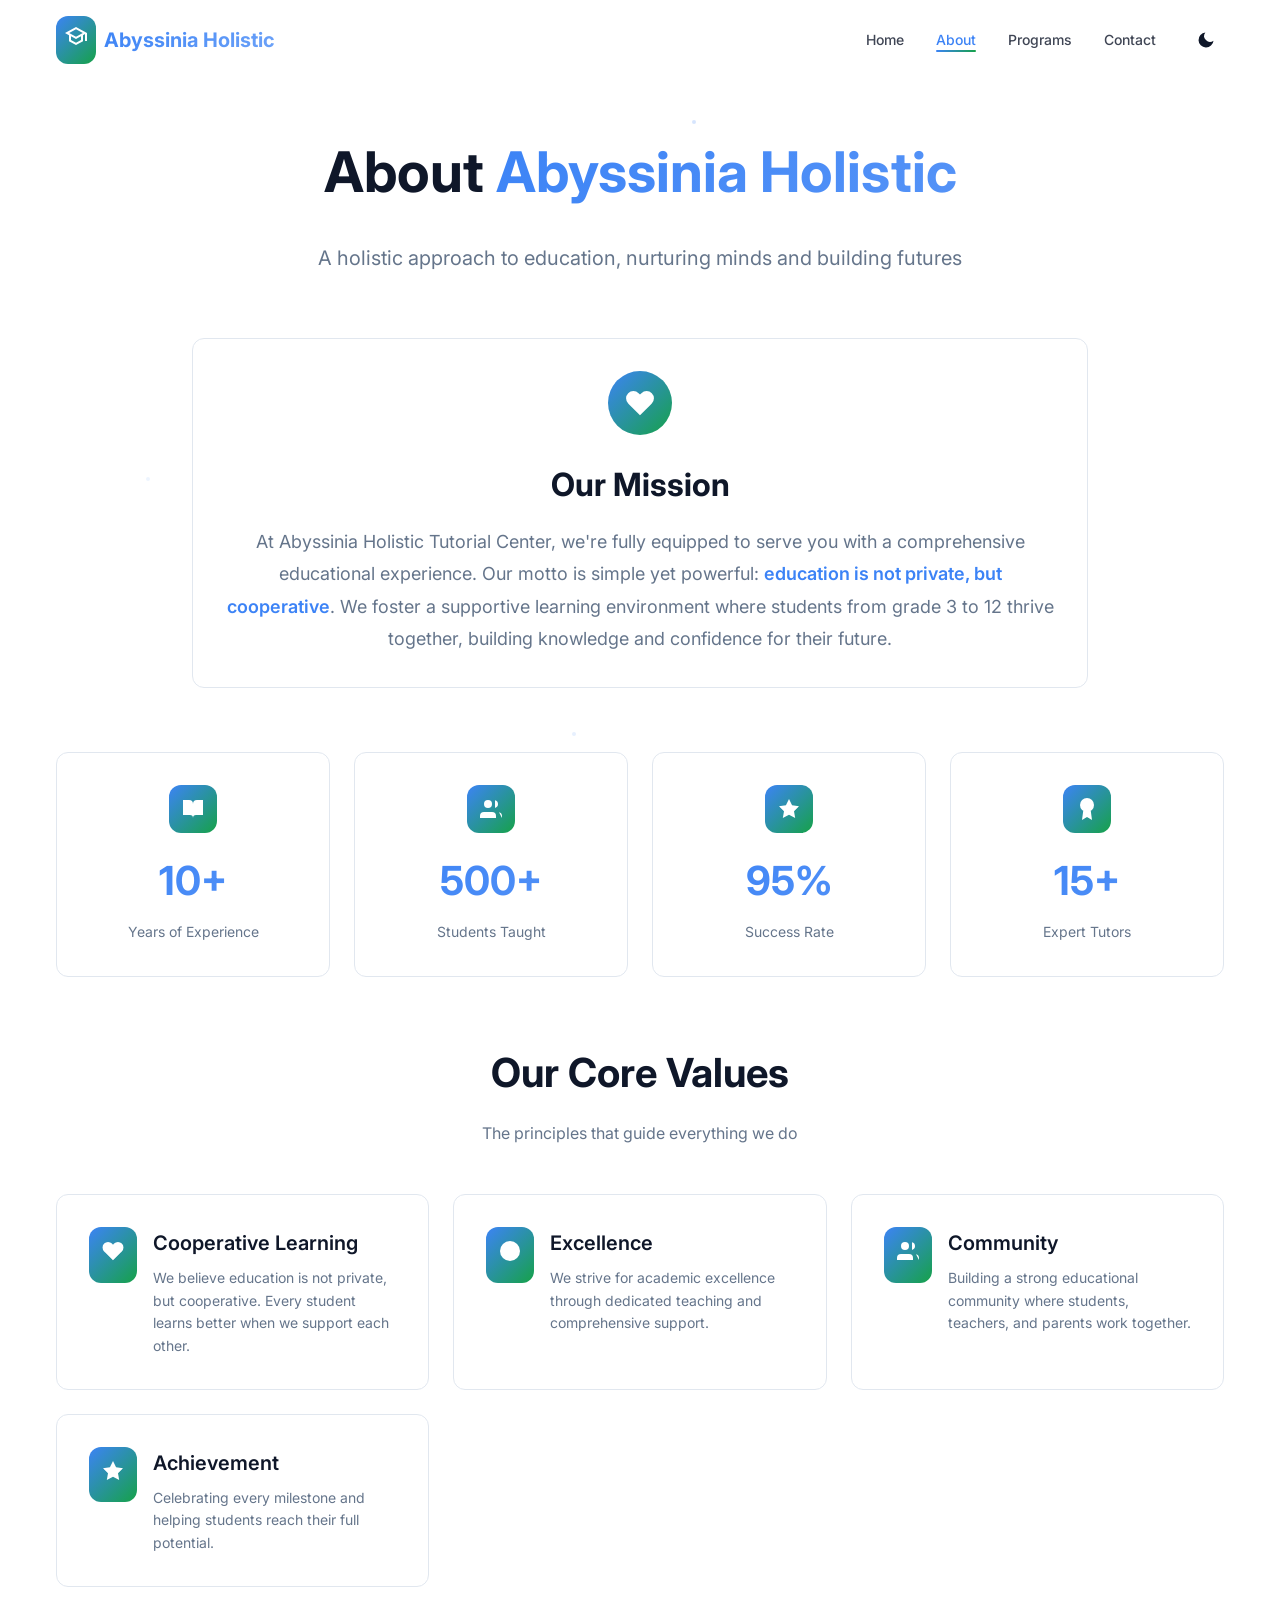
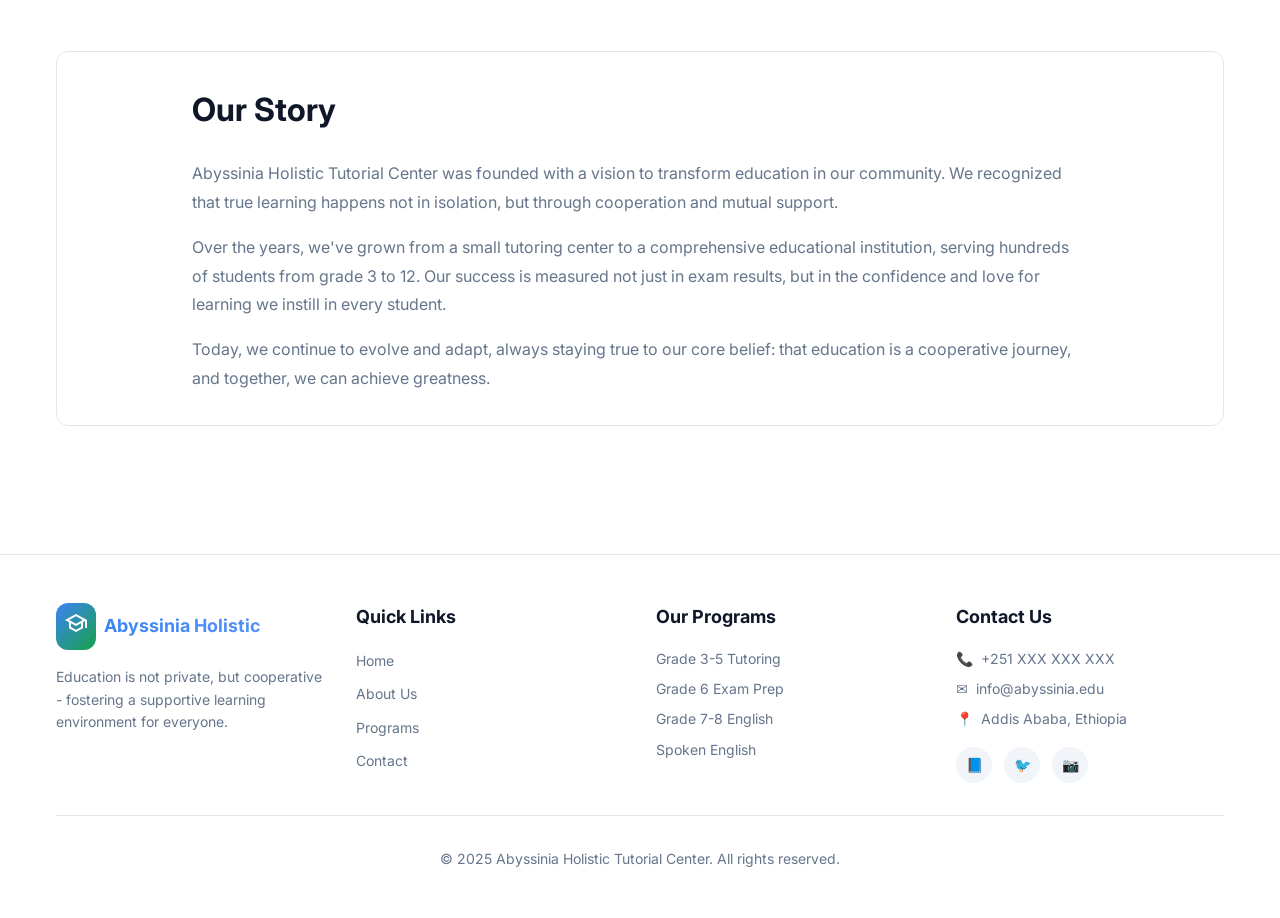
==== about.html @ c07ef42c "Add files via upload" ====
<!DOCTYPE html>
<html lang="en">
<head>
    <meta charset="UTF-8">
    <meta name="viewport" content="width=device-width, initial-scale=1.0">
    <title>About Us - Abyssinia Holistic Tutorial Center</title>
    <meta name="description" content="Learn about Abyssinia Holistic Tutorial Center's mission, values, and commitment to cooperative education.">
    <link rel="preconnect" href="https://fonts.googleapis.com">
    <link rel="preconnect" href="https://fonts.gstatic.com" crossorigin>
    <link href="https://fonts.googleapis.com/css2?family=Inter:wght@300;400;500;600;700;800;900&display=swap" rel="stylesheet">
    <link rel="stylesheet" href="styles.css">
</head>
<body>
    <!-- Navbar -->
    <nav class="navbar">
        <div class="container">
            <div class="navbar-content">
                <a href="index.html" class="logo">
                    <div class="logo-icon">
                        <svg width="24" height="24" fill="white" viewBox="0 0 24 24">
                            <path d="M12 3L1 9l4 2.18v6L12 21l7-3.82v-6l2-1.09V17h2V9L12 3zm6.82 6L12 12.72 5.18 9 12 5.28 18.82 9zM17 15.99l-5 2.73-5-2.73v-3.72L12 15l5-2.73v3.72z"/>
                        </svg>
                    </div>
                    <span class="logo-text">Abyssinia Holistic</span>
                </a>

                <div style="display: flex; align-items: center; gap: 2rem;">
                    <ul class="nav-links">
                        <li><a href="index.html">Home</a></li>
                        <li><a href="about.html">About</a></li>
                        <li><a href="programs.html">Programs</a></li>
                        <li><a href="contact.html">Contact</a></li>
                    </ul>
                    
                    <button class="theme-toggle" onclick="toggleTheme()" aria-label="Toggle theme">
                        <svg class="sun-icon" width="20" height="20" fill="currentColor" viewBox="0 0 24 24">
                            <circle cx="12" cy="12" r="5"/><path d="M12 1v2m0 18v2M4.22 4.22l1.42 1.42m12.72 12.72l1.42 1.42M1 12h2m18 0h2M4.22 19.78l1.42-1.42M18.36 5.64l1.42-1.42"/>
                        </svg>
                        <svg class="moon-icon" width="20" height="20" fill="currentColor" viewBox="0 0 24 24">
                            <path d="M21 12.79A9 9 0 1 1 11.21 3 7 7 0 0 0 21 12.79z"/>
                        </svg>
                    </button>
                    
                    <button class="mobile-menu-btn" onclick="toggleMobileMenu()" aria-label="Toggle menu">
                        <svg width="24" height="24" fill="none" stroke="currentColor" stroke-width="2" viewBox="0 0 24 24">
                            <path d="M3 12h18M3 6h18M3 18h18"/>
                        </svg>
                    </button>
                </div>
            </div>

            <div class="mobile-menu" id="mobileMenu">
                <a href="index.html">Home</a>
                <a href="about.html">About</a>
                <a href="programs.html">Programs</a>
                <a href="contact.html">Contact</a>
            </div>
        </div>
    </nav>

    <!-- Hero Section -->
    <section style="padding-top: 8rem; padding-bottom: 3rem;">
        <div class="container">
            <div style="max-width: 64rem; margin: 0 auto; text-align: center; margin-bottom: 4rem;" class="animate-fade-in">
                <h1 style="font-size: 3.5rem; font-weight: 700; margin-bottom: 1.5rem;">
                    About <span class="gradient-text">Abyssinia Holistic</span>
                </h1>
                <p style="font-size: 1.25rem; color: hsl(var(--muted-foreground));">
                    A holistic approach to education, nurturing minds and building futures
                </p>
            </div>

            <!-- Mission Statement -->
            <div class="card animate-slide-up" style="max-width: 56rem; margin: 0 auto 4rem;">
                <div style="text-align: center;">
                    <div style="display: inline-flex; padding: 1rem; border-radius: 50%; background: linear-gradient(135deg, hsl(var(--primary)), hsl(var(--secondary))); margin-bottom: 1.5rem;">
                        <svg width="32" height="32" fill="white" viewBox="0 0 24 24">
                            <path d="M20.84 4.61a5.5 5.5 0 0 0-7.78 0L12 5.67l-1.06-1.06a5.5 5.5 0 0 0-7.78 7.78l1.06 1.06L12 21.23l7.78-7.78 1.06-1.06a5.5 5.5 0 0 0 0-7.78z"/>
                        </svg>
                    </div>
                    <h2 style="font-size: 2rem; font-weight: 700; margin-bottom: 1rem;">Our Mission</h2>
                    <p style="font-size: 1.125rem; color: hsl(var(--muted-foreground)); line-height: 1.8;">
                        At Abyssinia Holistic Tutorial Center, we're fully equipped to serve you with a comprehensive educational experience. Our motto is simple yet powerful: <span style="color: hsl(var(--primary)); font-weight: 600;">education is not private, but cooperative</span>. We foster a supportive learning environment where students from grade 3 to 12 thrive together, building knowledge and confidence for their future.
                    </p>
                </div>
            </div>

            <!-- Highlights -->
            <div style="display: grid; grid-template-columns: repeat(auto-fit, minmax(250px, 1fr)); gap: 1.5rem; margin-bottom: 4rem;">
                <div class="card animate-slide-up" style="text-align: center;">
                    <div style="display: inline-flex; padding: 0.75rem; border-radius: 12px; background: linear-gradient(135deg, hsl(var(--primary)), hsl(var(--secondary))); margin-bottom: 1rem;">
                        <svg width="24" height="24" fill="white" viewBox="0 0 24 24">
                            <path d="M2 3h6a4 4 0 0 1 4 4v14a3 3 0 0 0-3-3H2z"/><path d="M22 3h-6a4 4 0 0 0-4 4v14a3 3 0 0 1 3-3h7z"/>
                        </svg>
                    </div>
                    <div style="font-size: 2.5rem; font-weight: 700; margin-bottom: 0.5rem;" class="gradient-text">10+</div>
                    <div style="font-size: 0.875rem; color: hsl(var(--muted-foreground));">Years of Experience</div>
                </div>

                <div class="card animate-slide-up" style="text-align: center; animation-delay: 0.1s;">
                    <div style="display: inline-flex; padding: 0.75rem; border-radius: 12px; background: linear-gradient(135deg, hsl(var(--primary)), hsl(var(--secondary))); margin-bottom: 1rem;">
                        <svg width="24" height="24" fill="white" viewBox="0 0 24 24">
                            <path d="M17 21v-2a4 4 0 0 0-4-4H5a4 4 0 0 0-4 4v2"/><circle cx="9" cy="7" r="4"/><path d="M23 21v-2a4 4 0 0 0-3-3.87m-4-12a4 4 0 0 1 0 7.75"/>
                        </svg>
                    </div>
                    <div style="font-size: 2.5rem; font-weight: 700; margin-bottom: 0.5rem;" class="gradient-text">500+</div>
                    <div style="font-size: 0.875rem; color: hsl(var(--muted-foreground));">Students Taught</div>
                </div>

                <div class="card animate-slide-up" style="text-align: center; animation-delay: 0.2s;">
                    <div style="display: inline-flex; padding: 0.75rem; border-radius: 12px; background: linear-gradient(135deg, hsl(var(--primary)), hsl(var(--secondary))); margin-bottom: 1rem;">
                        <svg width="24" height="24" fill="white" viewBox="0 0 24 24">
                            <path d="M12 2l3.09 6.26L22 9.27l-5 4.87 1.18 6.88L12 17.77l-6.18 3.25L7 14.14 2 9.27l6.91-1.01L12 2z"/>
                        </svg>
                    </div>
                    <div style="font-size: 2.5rem; font-weight: 700; margin-bottom: 0.5rem;" class="gradient-text">95%</div>
                    <div style="font-size: 0.875rem; color: hsl(var(--muted-foreground));">Success Rate</div>
                </div>

                <div class="card animate-slide-up" style="text-align: center; animation-delay: 0.3s;">
                    <div style="display: inline-flex; padding: 0.75rem; border-radius: 12px; background: linear-gradient(135deg, hsl(var(--primary)), hsl(var(--secondary))); margin-bottom: 1rem;">
                        <svg width="24" height="24" fill="white" viewBox="0 0 24 24">
                            <circle cx="12" cy="8" r="7"/><path d="M8.21 13.89L7 23l5-3 5 3-1.21-9.12"/>
                        </svg>
                    </div>
                    <div style="font-size: 2.5rem; font-weight: 700; margin-bottom: 0.5rem;" class="gradient-text">15+</div>
                    <div style="font-size: 0.875rem; color: hsl(var(--muted-foreground));">Expert Tutors</div>
                </div>
            </div>

            <!-- Our Values -->
            <div style="margin-bottom: 4rem;">
                <div style="text-align: center; margin-bottom: 3rem;">
                    <h2 style="font-size: 2.5rem; font-weight: 700; margin-bottom: 1rem;">Our Core Values</h2>
                    <p style="color: hsl(var(--muted-foreground)); max-width: 48rem; margin: 0 auto;">
                        The principles that guide everything we do
                    </p>
                </div>
                
                <div style="display: grid; grid-template-columns: repeat(auto-fit, minmax(300px, 1fr)); gap: 1.5rem;">
                    <div class="card animate-slide-up">
                        <div style="display: flex; align-items: flex-start; gap: 1rem;">
                            <div style="padding: 0.75rem; border-radius: 12px; background: linear-gradient(135deg, hsl(var(--primary)), hsl(var(--secondary))); flex-shrink: 0;">
                                <svg width="24" height="24" fill="white" viewBox="0 0 24 24">
                                    <path d="M20.84 4.61a5.5 5.5 0 0 0-7.78 0L12 5.67l-1.06-1.06a5.5 5.5 0 0 0-7.78 7.78l1.06 1.06L12 21.23l7.78-7.78 1.06-1.06a5.5 5.5 0 0 0 0-7.78z"/>
                                </svg>
                            </div>
                            <div>
                                <h3 style="font-size: 1.25rem; font-weight: 600; margin-bottom: 0.5rem;">Cooperative Learning</h3>
                                <p style="color: hsl(var(--muted-foreground)); font-size: 0.875rem;">We believe education is not private, but cooperative. Every student learns better when we support each other.</p>
                            </div>
                        </div>
                    </div>

                    <div class="card animate-slide-up" style="animation-delay: 0.1s;">
                        <div style="display: flex; align-items: flex-start; gap: 1rem;">
                            <div style="padding: 0.75rem; border-radius: 12px; background: linear-gradient(135deg, hsl(var(--primary)), hsl(var(--secondary))); flex-shrink: 0;">
                                <svg width="24" height="24" fill="white" viewBox="0 0 24 24">
                                    <circle cx="12" cy="12" r="10"/><path d="M12 6v6l4 2"/>
                                </svg>
                            </div>
                            <div>
                                <h3 style="font-size: 1.25rem; font-weight: 600; margin-bottom: 0.5rem;">Excellence</h3>
                                <p style="color: hsl(var(--muted-foreground)); font-size: 0.875rem;">We strive for academic excellence through dedicated teaching and comprehensive support.</p>
                            </div>
                        </div>
                    </div>

                    <div class="card animate-slide-up" style="animation-delay: 0.2s;">
                        <div style="display: flex; align-items: flex-start; gap: 1rem;">
                            <div style="padding: 0.75rem; border-radius: 12px; background: linear-gradient(135deg, hsl(var(--primary)), hsl(var(--secondary))); flex-shrink: 0;">
                                <svg width="24" height="24" fill="white" viewBox="0 0 24 24">
                                    <path d="M17 21v-2a4 4 0 0 0-4-4H5a4 4 0 0 0-4 4v2"/><circle cx="9" cy="7" r="4"/><path d="M23 21v-2a4 4 0 0 0-3-3.87m-4-12a4 4 0 0 1 0 7.75"/>
                                </svg>
                            </div>
                            <div>
                                <h3 style="font-size: 1.25rem; font-weight: 600; margin-bottom: 0.5rem;">Community</h3>
                                <p style="color: hsl(var(--muted-foreground)); font-size: 0.875rem;">Building a strong educational community where students, teachers, and parents work together.</p>
                            </div>
                        </div>
                    </div>

                    <div class="card animate-slide-up" style="animation-delay: 0.3s;">
                        <div style="display: flex; align-items: flex-start; gap: 1rem;">
                            <div style="padding: 0.75rem; border-radius: 12px; background: linear-gradient(135deg, hsl(var(--primary)), hsl(var(--secondary))); flex-shrink: 0;">
                                <svg width="24" height="24" fill="white" viewBox="0 0 24 24">
                                    <path d="M12 2l3.09 6.26L22 9.27l-5 4.87 1.18 6.88L12 17.77l-6.18 3.25L7 14.14 2 9.27l6.91-1.01L12 2z"/>
                                </svg>
                            </div>
                            <div>
                                <h3 style="font-size: 1.25rem; font-weight: 600; margin-bottom: 0.5rem;">Achievement</h3>
                                <p style="color: hsl(var(--muted-foreground)); font-size: 0.875rem;">Celebrating every milestone and helping students reach their full potential.</p>
                            </div>
                        </div>
                    </div>
                </div>
            </div>

            <!-- Our Story -->
            <div class="card animate-slide-up">
                <div style="max-width: 56rem; margin: 0 auto;">
                    <h2 style="font-size: 2rem; font-weight: 700; margin-bottom: 1.5rem;">Our Story</h2>
                    <div style="color: hsl(var(--muted-foreground)); line-height: 1.8; space-y: 1rem;">
                        <p style="margin-bottom: 1rem;">
                            Abyssinia Holistic Tutorial Center was founded with a vision to transform education in our community. We recognized that true learning happens not in isolation, but through cooperation and mutual support.
                        </p>
                        <p style="margin-bottom: 1rem;">
                            Over the years, we've grown from a small tutoring center to a comprehensive educational institution, serving hundreds of students from grade 3 to 12. Our success is measured not just in exam results, but in the confidence and love for learning we instill in every student.
                        </p>
                        <p>
                            Today, we continue to evolve and adapt, always staying true to our core belief: that education is a cooperative journey, and together, we can achieve greatness.
                        </p>
                    </div>
                </div>
            </div>
        </div>
    </section>

    <!-- Footer -->
    <footer class="footer">
        <div class="container">
            <div class="footer-grid">
                <div>
                    <div style="display: flex; align-items: center; gap: 0.5rem; margin-bottom: 1rem;">
                        <div style="padding: 0.5rem; border-radius: 12px; background: linear-gradient(135deg, hsl(var(--primary)), hsl(var(--secondary)));">
                            <svg width="24" height="24" fill="white" viewBox="0 0 24 24">
                                <path d="M12 3L1 9l4 2.18v6L12 21l7-3.82v-6l2-1.09V17h2V9L12 3zm6.82 6L12 12.72 5.18 9 12 5.28 18.82 9zM17 15.99l-5 2.73-5-2.73v-3.72L12 15l5-2.73v3.72z"/>
                            </svg>
                        </div>
                        <span style="font-size: 1.125rem; font-weight: 700;" class="gradient-text">Abyssinia Holistic</span>
                    </div>
                    <p style="font-size: 0.875rem; color: hsl(var(--muted-foreground));">
                        Education is not private, but cooperative - fostering a supportive learning environment for everyone.
                    </p>
                </div>

                <div>
                    <h3>Quick Links</h3>
                    <ul>
                        <li><a href="index.html">Home</a></li>
                        <li><a href="about.html">About Us</a></li>
                        <li><a href="programs.html">Programs</a></li>
                        <li><a href="contact.html">Contact</a></li>
                    </ul>
                </div>

                <div>
                    <h3>Our Programs</h3>
                    <ul>
                        <li style="color: hsl(var(--muted-foreground)); font-size: 0.875rem;">Grade 3-5 Tutoring</li>
                        <li style="color: hsl(var(--muted-foreground)); font-size: 0.875rem;">Grade 6 Exam Prep</li>
                        <li style="color: hsl(var(--muted-foreground)); font-size: 0.875rem;">Grade 7-8 English</li>
                        <li style="color: hsl(var(--muted-foreground)); font-size: 0.875rem;">Spoken English</li>
                    </ul>
                </div>

                <div>
                    <h3>Contact Us</h3>
                    <ul style="margin-bottom: 1rem;">
                        <li style="display: flex; align-items: center; gap: 0.5rem; color: hsl(var(--muted-foreground)); font-size: 0.875rem;">
                            <span>📞</span> +251 XXX XXX XXX
                        </li>
                        <li style="display: flex; align-items: center; gap: 0.5rem; color: hsl(var(--muted-foreground)); font-size: 0.875rem;">
                            <span>✉️</span> info@abyssinia.edu
                        </li>
                        <li style="display: flex; align-items: center; gap: 0.5rem; color: hsl(var(--muted-foreground)); font-size: 0.875rem;">
                            <span>📍</span> Addis Ababa, Ethiopia
                        </li>
                    </ul>
                    <div class="social-links">
                        <a href="#" aria-label="Facebook">📘</a>
                        <a href="#" aria-label="Twitter">🐦</a>
                        <a href="#" aria-label="Instagram">📷</a>
                    </div>
                </div>
            </div>

            <div class="footer-bottom">
                <p>&copy; 2025 Abyssinia Holistic Tutorial Center. All rights reserved.</p>
            </div>
        </div>
    </footer>

    <script src="script.js"></script>
</body>
</html>
---- styles.css ----
* {
  margin: 0;
  padding: 0;
  box-sizing: border-box;
}

:root {
  --background: 0 0% 100%;
  --foreground: 222 47% 11%;
  --card: 0 0% 100%;
  --card-foreground: 222 47% 11%;
  --primary: 217 91% 60%;
  --primary-foreground: 0 0% 100%;
  --primary-glow: 217 91% 70%;
  --secondary: 142 76% 36%;
  --secondary-foreground: 0 0% 100%;
  --muted: 210 40% 96%;
  --muted-foreground: 215 16% 47%;
  --accent: 38 92% 50%;
  --accent-foreground: 0 0% 100%;
  --border: 214 32% 91%;
  --shadow-glow: 0 8px 32px -8px hsl(217 91% 60% / 0.3);
  --shadow-elevated: 0 20px 60px -12px hsl(222 47% 11% / 0.12);
  --transition-smooth: all 0.3s cubic-bezier(0.4, 0, 0.2, 1);
}

.dark {
  --background: 222 47% 7%;
  --foreground: 210 40% 98%;
  --card: 222 47% 11%;
  --card-foreground: 210 40% 98%;
  --primary: 217 91% 60%;
  --primary-foreground: 0 0% 100%;
  --primary-glow: 217 91% 70%;
  --secondary: 142 76% 36%;
  --secondary-foreground: 0 0% 100%;
  --muted: 217 33% 17%;
  --muted-foreground: 215 20% 65%;
  --accent: 38 92% 50%;
  --accent-foreground: 0 0% 100%;
  --border: 217 33% 17%;
  --shadow-glow: 0 8px 32px -8px hsl(217 91% 60% / 0.5);
  --shadow-elevated: 0 20px 60px -12px hsl(0 0% 0% / 0.3);
}

body {
  font-family: 'Inter', system-ui, -apple-system, sans-serif;
  background: hsl(var(--background));
  color: hsl(var(--foreground));
  line-height: 1.6;
  overflow-x: hidden;
}

html {
  scroll-behavior: smooth;
}

.container {
  max-width: 1200px;
  margin: 0 auto;
  padding: 0 1rem;
}

/* Navbar Styles */
.navbar {
  position: fixed;
  top: 0;
  left: 0;
  right: 0;
  z-index: 1000;
  transition: var(--transition-smooth);
  animation: slideDown 0.5s ease-out;
}

.navbar.scrolled {
  background: hsl(var(--background) / 0.95);
  backdrop-filter: blur(12px);
  box-shadow: 0 4px 12px hsl(var(--foreground) / 0.1);
}

.navbar-content {
  display: flex;
  align-items: center;
  justify-content: space-between;
  height: 80px;
}

.logo {
  display: flex;
  align-items: center;
  gap: 0.5rem;
  text-decoration: none;
  color: hsl(var(--foreground));
  animation: bounceIn 0.8s ease-out;
}

.logo-icon {
  padding: 0.5rem;
  border-radius: 12px;
  background: linear-gradient(135deg, hsl(var(--primary)), hsl(var(--secondary)));
  transition: var(--transition-smooth);
  animation: rotate3d 3s ease-in-out infinite;
}

.logo:hover .logo-icon {
  transform: scale(1.1) rotate(15deg);
  box-shadow: var(--shadow-glow);
}

.logo-text {
  font-size: 1.25rem;
  font-weight: 700;
  background: linear-gradient(135deg, hsl(var(--primary)) 0%, hsl(var(--primary-glow)) 100%);
  -webkit-background-clip: text;
  -webkit-text-fill-color: transparent;
  background-clip: text;
  animation: shimmer 3s ease-in-out infinite;
}

.nav-links {
  display: flex;
  align-items: center;
  gap: 2rem;
  list-style: none;
}

.nav-links li {
  animation: fadeInUp 0.5s ease-out backwards;
}

.nav-links li:nth-child(1) { animation-delay: 0.1s; }
.nav-links li:nth-child(2) { animation-delay: 0.2s; }
.nav-links li:nth-child(3) { animation-delay: 0.3s; }
.nav-links li:nth-child(4) { animation-delay: 0.4s; }

.nav-links a {
  position: relative;
  text-decoration: none;
  color: hsl(var(--foreground) / 0.8);
  font-weight: 500;
  font-size: 0.875rem;
  transition: var(--transition-smooth);
}

.nav-links a::before {
  content: '';
  position: absolute;
  bottom: -4px;
  left: 50%;
  width: 0;
  height: 2px;
  background: linear-gradient(to right, hsl(var(--primary)), hsl(var(--secondary)));
  transform: translateX(-50%);
  transition: width 0.3s ease;
  border-radius: 2px;
}

.nav-links a:hover::before,
.nav-links a.active::before {
  width: 100%;
}

.nav-links a:hover,
.nav-links a.active {
  color: hsl(var(--primary));
  transform: translateY(-2px);
}

.theme-toggle,
.mobile-menu-btn {
  background: none;
  border: none;
  cursor: pointer;
  padding: 0.5rem;
  border-radius: 50%;
  color: hsl(var(--foreground));
  transition: var(--transition-smooth);
  animation: pulse 2s ease-in-out infinite;
}

.theme-toggle:hover,
.mobile-menu-btn:hover {
  background: hsl(var(--muted));
  box-shadow: var(--shadow-glow);
  transform: rotate(15deg) scale(1.1);
  animation: none;
}

.mobile-menu-btn {
  display: none;
}

.mobile-menu {
  display: none;
  padding: 1rem 0;
  animation: slideDown 0.3s ease-out;
}

.mobile-menu.active {
  display: block;
}

.mobile-menu a {
  display: block;
  padding: 0.75rem 1rem;
  text-decoration: none;
  color: hsl(var(--foreground));
  border-radius: 8px;
  margin-bottom: 0.5rem;
  transition: var(--transition-smooth);
  animation: slideInLeft 0.4s ease-out backwards;
}

.mobile-menu a:nth-child(1) { animation-delay: 0.1s; }
.mobile-menu a:nth-child(2) { animation-delay: 0.2s; }
.mobile-menu a:nth-child(3) { animation-delay: 0.3s; }
.mobile-menu a:nth-child(4) { animation-delay: 0.4s; }

.mobile-menu a:hover,
.mobile-menu a.active {
  background: hsl(var(--primary));
  color: hsl(var(--primary-foreground));
  transform: translateX(10px);
}

/* Card Styles */
.card {
  background: hsl(var(--card));
  border: 1px solid hsl(var(--border));
  border-radius: 12px;
  padding: 2rem;
  transition: var(--transition-smooth);
  position: relative;
  overflow: hidden;
}

.card::before {
  content: '';
  position: absolute;
  top: 0;
  left: 0;
  width: 100%;
  height: 100%;
  background: linear-gradient(135deg, hsl(var(--primary) / 0.03), hsl(var(--secondary) / 0.03));
  opacity: 0;
  transition: opacity 0.3s ease;
}

.card:hover::before {
  opacity: 1;
}

.card:hover {
  transform: translateY(-8px) scale(1.02);
  box-shadow: var(--shadow-elevated);
  border-color: hsl(var(--primary) / 0.3);
}

/* Button Styles */
.btn {
  display: inline-flex;
  align-items: center;
  gap: 0.5rem;
  padding: 0.75rem 1.5rem;
  border: none;
  border-radius: 8px;
  font-weight: 600;
  font-size: 0.875rem;
  cursor: pointer;
  transition: var(--transition-smooth);
  text-decoration: none;
  position: relative;
  overflow: hidden;
}

.btn::before {
  content: '';
  position: absolute;
  top: 50%;
  left: 50%;
  width: 0;
  height: 0;
  border-radius: 50%;
  background: rgba(255, 255, 255, 0.2);
  transform: translate(-50%, -50%);
  transition: width 0.6s, height 0.6s;
}

.btn:hover::before {
  width: 300px;
  height: 300px;
}

.btn svg {
  transition: transform 0.3s ease;
}

.btn:hover svg {
  transform: translateX(5px);
}

.btn-primary {
  background: hsl(var(--primary));
  color: hsl(var(--primary-foreground));
  box-shadow: 0 4px 12px hsl(var(--primary) / 0.3);
}

.btn-primary:hover {
  box-shadow: 0 8px 24px hsl(var(--primary) / 0.4);
  transform: translateY(-2px) scale(1.05);
}

.btn-secondary {
  background: hsl(var(--secondary));
  color: hsl(var(--secondary-foreground));
  box-shadow: 0 4px 12px hsl(var(--secondary) / 0.3);
}

.btn-secondary:hover {
  box-shadow: 0 8px 24px hsl(var(--secondary) / 0.4);
  transform: translateY(-2px) scale(1.05);
}

.btn-outline {
  background: transparent;
  color: hsl(var(--foreground));
  border: 1px solid hsl(var(--border));
}

.btn-outline:hover {
  background: hsl(var(--muted));
  border-color: hsl(var(--primary));
  transform: translateY(-2px);
}

.btn-lg {
  padding: 1rem 2rem;
  font-size: 1rem;
}

/* Gradient Text */
.gradient-text {
  background: linear-gradient(135deg, hsl(var(--primary)) 0%, hsl(var(--primary-glow)) 100%);
  -webkit-background-clip: text;
  -webkit-text-fill-color: transparent;
  background-clip: text;
  animation: gradientShift 3s ease-in-out infinite;
  background-size: 200% 200%;
}

/* Animations */
@keyframes fadeIn {
  from {
    opacity: 0;
  }
  to {
    opacity: 1;
  }
}

@keyframes fadeInUp {
  from {
    opacity: 0;
    transform: translateY(30px);
  }
  to {
    opacity: 1;
    transform: translateY(0);
  }
}

@keyframes slideUp {
  from {
    opacity: 0;
    transform: translateY(30px);
  }
  to {
    opacity: 1;
    transform: translateY(0);
  }
}

@keyframes slideDown {
  from {
    opacity: 0;
    transform: translateY(-20px);
  }
  to {
    opacity: 1;
    transform: translateY(0);
  }
}

@keyframes slideInLeft {
  from {
    opacity: 0;
    transform: translateX(-30px);
  }
  to {
    opacity: 1;
    transform: translateX(0);
  }
}

@keyframes slideInRight {
  from {
    opacity: 0;
    transform: translateX(30px);
  }
  to {
    opacity: 1;
    transform: translateX(0);
  }
}

@keyframes bounceIn {
  0% {
    opacity: 0;
    transform: scale(0.3);
  }
  50% {
    opacity: 1;
    transform: scale(1.05);
  }
  70% {
    transform: scale(0.9);
  }
  100% {
    transform: scale(1);
  }
}

@keyframes pulse {
  0%, 100% {
    transform: scale(1);
    opacity: 1;
  }
  50% {
    transform: scale(1.05);
    opacity: 0.9;
  }
}

@keyframes shimmer {
  0% {
    background-position: -200% center;
  }
  100% {
    background-position: 200% center;
  }
}

@keyframes rotate3d {
  0%, 100% {
    transform: rotate(0deg);
  }
  25% {
    transform: rotate(-5deg);
  }
  75% {
    transform: rotate(5deg);
  }
}

@keyframes float {
  0%, 100% {
    transform: translateY(0px);
  }
  50% {
    transform: translateY(-10px);
  }
}

@keyframes wiggle {
  0%, 100% {
    transform: rotate(0deg);
  }
  25% {
    transform: rotate(-3deg);
  }
  75% {
    transform: rotate(3deg);
  }
}

@keyframes gradientShift {
  0%, 100% {
    background-position: 0% 50%;
  }
  50% {
    background-position: 100% 50%;
  }
}

@keyframes scaleIn {
  from {
    opacity: 0;
    transform: scale(0.9);
  }
  to {
    opacity: 1;
    transform: scale(1);
  }
}

@keyframes heartBeat {
  0%, 100% {
    transform: scale(1);
  }
  10%, 30% {
    transform: scale(0.9);
  }
  20%, 40%, 60%, 80% {
    transform: scale(1.1);
  }
  50%, 70% {
    transform: scale(1.05);
  }
}

@keyframes swing {
  20% {
    transform: rotate(15deg);
  }
  40% {
    transform: rotate(-10deg);
  }
  60% {
    transform: rotate(5deg);
  }
  80% {
    transform: rotate(-5deg);
  }
  100% {
    transform: rotate(0deg);
  }
}

@keyframes wobble {
  0%, 100% {
    transform: translateX(0);
  }
  15% {
    transform: translateX(-10px) rotate(-5deg);
  }
  30% {
    transform: translateX(8px) rotate(3deg);
  }
  45% {
    transform: translateX(-8px) rotate(-3deg);
  }
  60% {
    transform: translateX(5px) rotate(2deg);
  }
  75% {
    transform: translateX(-3px) rotate(-1deg);
  }
}

@keyframes flip {
  from {
    transform: perspective(400px) rotateY(0);
  }
  to {
    transform: perspective(400px) rotateY(360deg);
  }
}

@keyframes zoomIn {
  from {
    opacity: 0;
    transform: scale(0.5);
  }
  to {
    opacity: 1;
    transform: scale(1);
  }
}

.animate-fade-in {
  animation: fadeIn 0.8s ease-out;
}

.animate-slide-up {
  animation: slideUp 0.8s ease-out;
}

.animate-slide-down {
  animation: slideDown 0.8s ease-out;
}

.animate-slide-in-left {
  animation: slideInLeft 0.8s ease-out;
}

.animate-slide-in-right {
  animation: slideInRight 0.8s ease-out;
}

.animate-bounce-in {
  animation: bounceIn 1s ease-out;
}

.animate-pulse {
  animation: pulse 2s ease-in-out infinite;
}

.animate-float {
  animation: float 3s ease-in-out infinite;
}

.animate-wiggle {
  animation: wiggle 1s ease-in-out;
}

.animate-scale-in {
  animation: scaleIn 0.5s ease-out;
}

.animate-heart-beat {
  animation: heartBeat 1.3s ease-in-out infinite;
}

.animate-swing {
  animation: swing 1s ease-in-out;
}

.animate-wobble {
  animation: wobble 1s ease-in-out;
}

.animate-flip {
  animation: flip 1s ease-in-out;
}

.animate-zoom-in {
  animation: zoomIn 0.6s ease-out;
}

/* Footer Styles */
.footer {
  background: hsl(var(--card));
  border-top: 1px solid hsl(var(--border));
  margin-top: 5rem;
  padding: 3rem 0;
  animation: fadeInUp 0.8s ease-out;
}

.footer-grid {
  display: grid;
  grid-template-columns: repeat(auto-fit, minmax(250px, 1fr));
  gap: 2rem;
  margin-bottom: 2rem;
}

.footer-grid > div {
  animation: slideInLeft 0.8s ease-out backwards;
}

.footer-grid > div:nth-child(1) { animation-delay: 0.1s; }
.footer-grid > div:nth-child(2) { animation-delay: 0.2s; }
.footer-grid > div:nth-child(3) { animation-delay: 0.3s; }
.footer-grid > div:nth-child(4) { animation-delay: 0.4s; }

.footer h3 {
  font-size: 1.125rem;
  margin-bottom: 1rem;
}

.footer ul {
  list-style: none;
}

.footer li {
  margin-bottom: 0.5rem;
  transition: var(--transition-smooth);
}

.footer li:hover {
  transform: translateX(5px);
}

.footer a {
  color: hsl(var(--muted-foreground));
  text-decoration: none;
  font-size: 0.875rem;
  transition: var(--transition-smooth);
  position: relative;
}

.footer a::after {
  content: '';
  position: absolute;
  bottom: -2px;
  left: 0;
  width: 0;
  height: 1px;
  background: hsl(var(--primary));
  transition: width 0.3s ease;
}

.footer a:hover::after {
  width: 100%;
}

.footer a:hover {
  color: hsl(var(--primary));
}

.footer-bottom {
  text-align: center;
  padding-top: 2rem;
  border-top: 1px solid hsl(var(--border));
  color: hsl(var(--muted-foreground));
  font-size: 0.875rem;
  animation: fadeIn 1s ease-out 0.5s backwards;
}

.social-links {
  display: flex;
  gap: 0.75rem;
  margin-top: 1rem;
}

.social-links a {
  display: flex;
  align-items: center;
  justify-content: center;
  width: 36px;
  height: 36px;
  border-radius: 50%;
  background: hsl(var(--muted));
  transition: var(--transition-smooth);
  animation: bounceIn 0.8s ease-out backwards;
}

.social-links a:nth-child(1) { animation-delay: 0.1s; }
.social-links a:nth-child(2) { animation-delay: 0.2s; }
.social-links a:nth-child(3) { animation-delay: 0.3s; }

.social-links a:hover {
  background: hsl(var(--primary));
  color: hsl(var(--primary-foreground));
  transform: translateY(-6px) rotate(15deg) scale(1.2);
  box-shadow: var(--shadow-glow);
}

/* Form Styles */
.form-group {
  margin-bottom: 1.5rem;
  animation: slideInLeft 0.6s ease-out backwards;
}

.form-group:nth-child(1) { animation-delay: 0.1s; }
.form-group:nth-child(2) { animation-delay: 0.2s; }
.form-group:nth-child(3) { animation-delay: 0.3s; }
.form-group:nth-child(4) { animation-delay: 0.4s; }

.form-label {
  display: block;
  font-size: 0.875rem;
  font-weight: 500;
  margin-bottom: 0.5rem;
}

.form-input,
.form-textarea {
  width: 100%;
  padding: 0.75rem;
  border: 1px solid hsl(var(--border));
  border-radius: 8px;
  background: hsl(var(--background));
  color: hsl(var(--foreground));
  font-family: inherit;
  font-size: 0.875rem;
  transition: var(--transition-smooth);
}

.form-input:focus,
.form-textarea:focus {
  outline: none;
  border-color: hsl(var(--primary));
  box-shadow: 0 0 0 3px hsl(var(--primary) / 0.1);
  transform: translateY(-2px);
}

/* Responsive */
@media (max-width: 768px) {
  .nav-links {
    display: none;
  }

  .mobile-menu-btn {
    display: block;
  }

  .footer-grid {
    grid-template-columns: 1fr;
  }
}

/* Icons (Using Unicode symbols) */
.icon {
  width: 20px;
  height: 20px;
  display: inline-block;
}
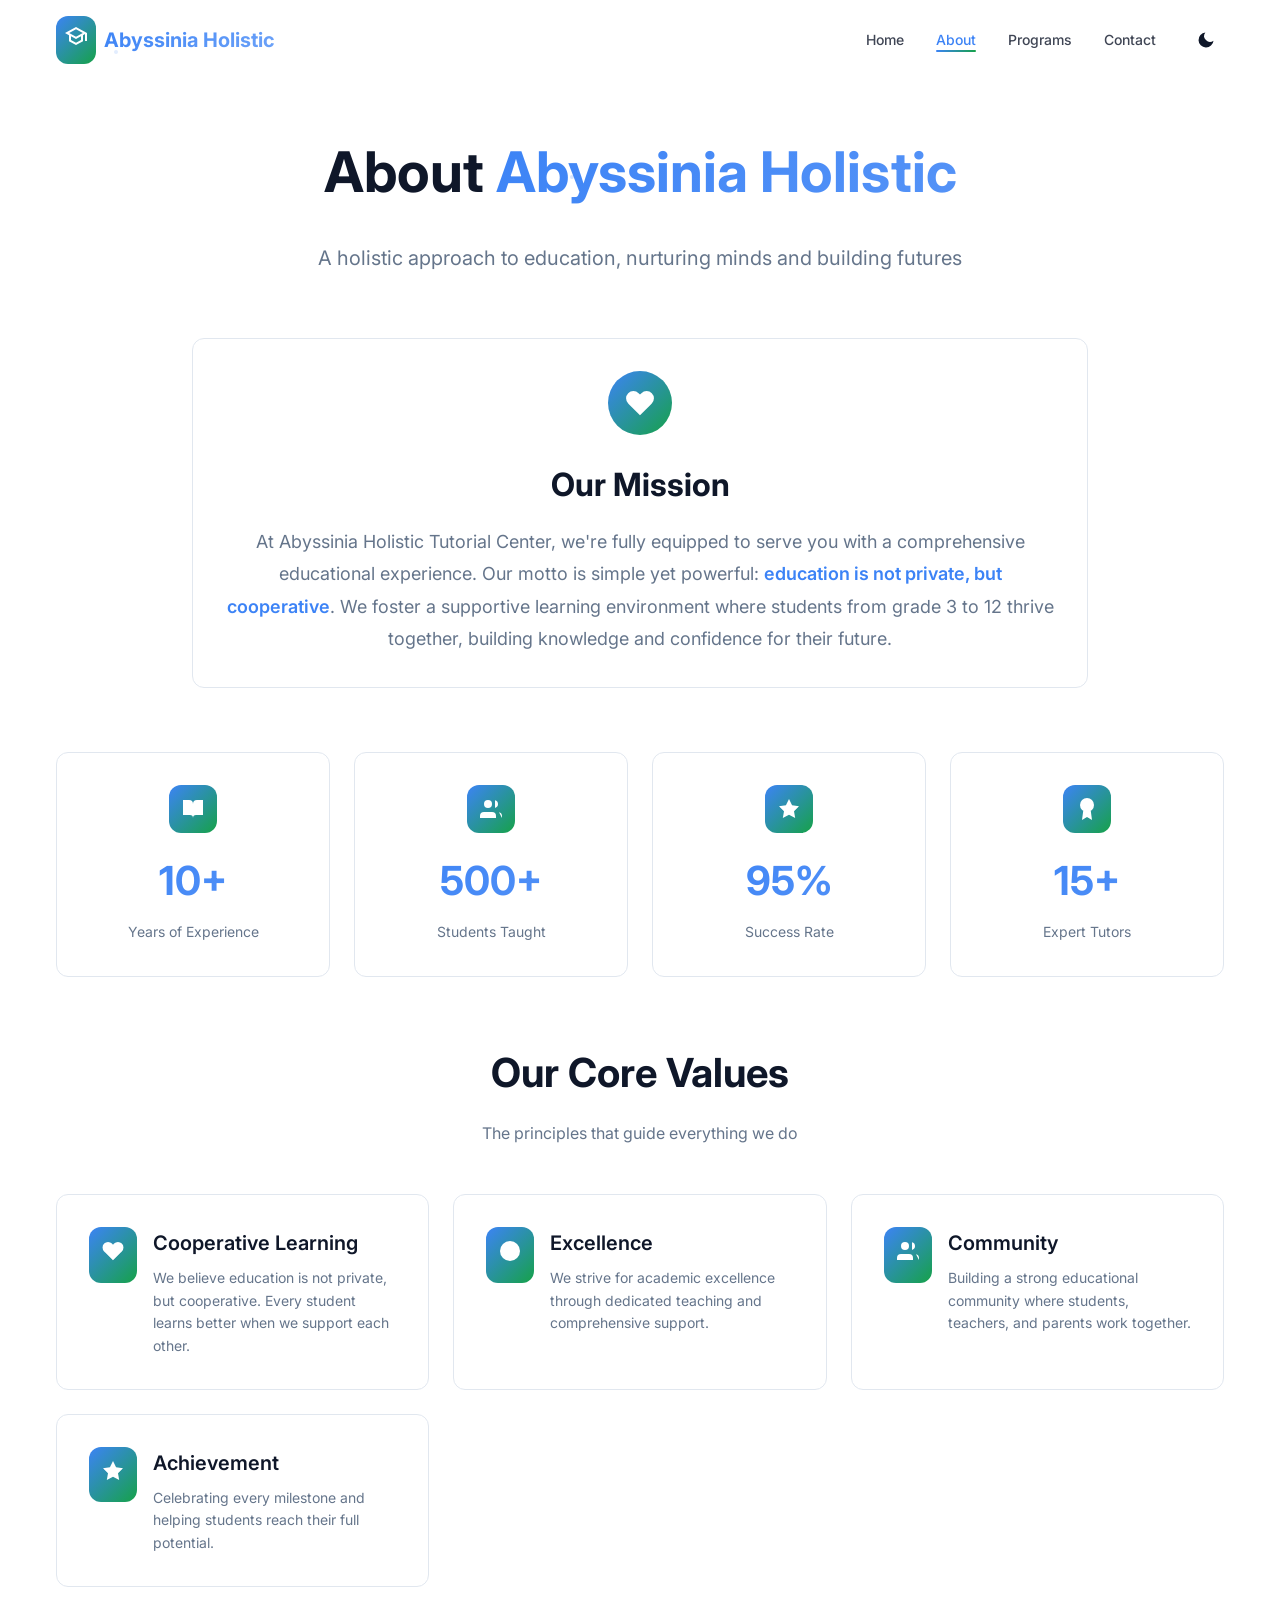
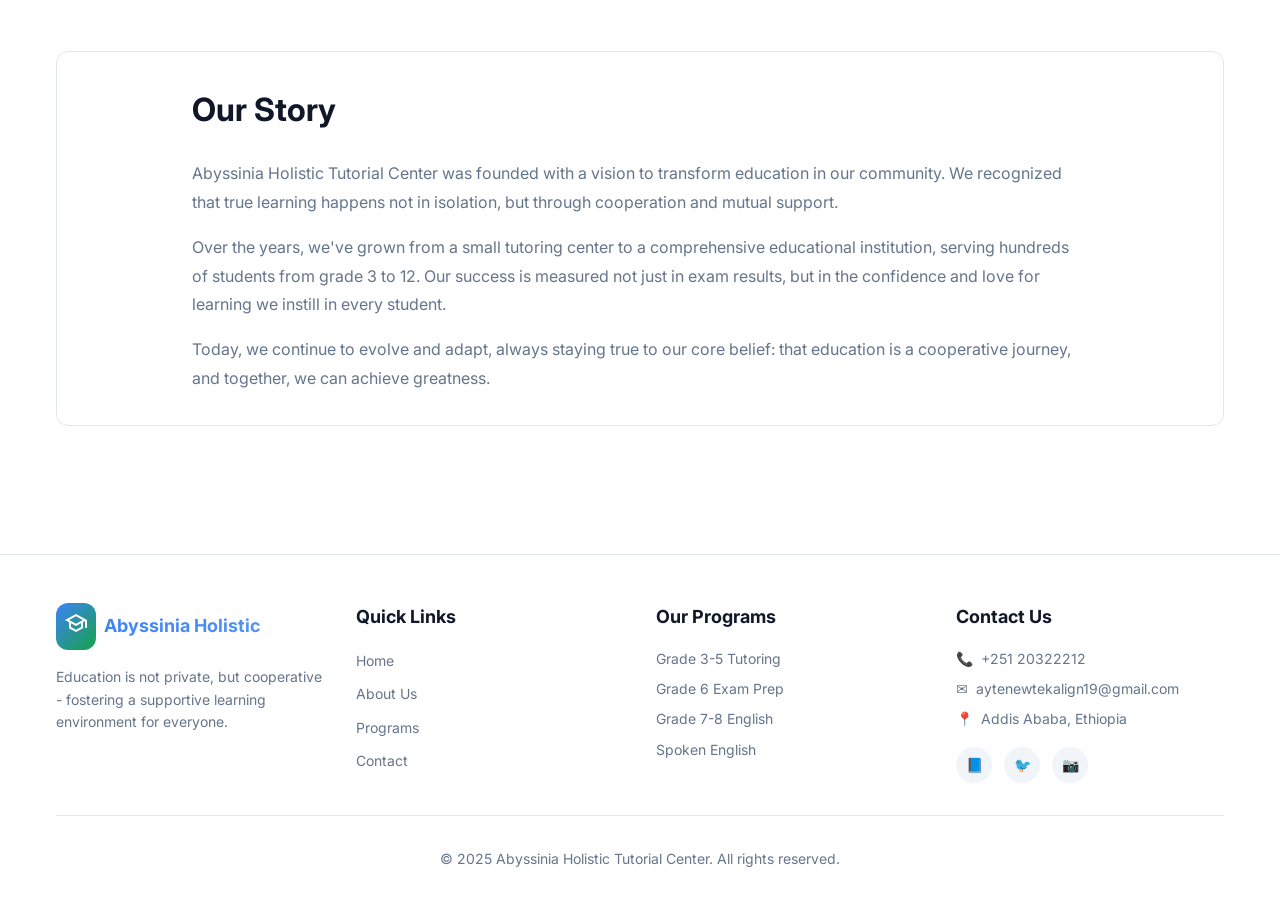
==== commit 17eb7911: "Update about.html" ====
--- a/about.html
+++ b/about.html
@@ -258,10 +258,10 @@
                     <h3>Contact Us</h3>
                     <ul style="margin-bottom: 1rem;">
                         <li style="display: flex; align-items: center; gap: 0.5rem; color: hsl(var(--muted-foreground)); font-size: 0.875rem;">
-                            <span>📞</span> +251 XXX XXX XXX
+                            <span>📞</span> +251 20322212
                         </li>
                         <li style="display: flex; align-items: center; gap: 0.5rem; color: hsl(var(--muted-foreground)); font-size: 0.875rem;">
-                            <span>✉️</span> info@abyssinia.edu
+                            <span>✉️</span> aytenewtekalign19@gmail.com
                         </li>
                         <li style="display: flex; align-items: center; gap: 0.5rem; color: hsl(var(--muted-foreground)); font-size: 0.875rem;">
                             <span>📍</span> Addis Ababa, Ethiopia
@@ -284,3 +284,4 @@
     <script src="script.js"></script>
 </body>
 </html>
+
